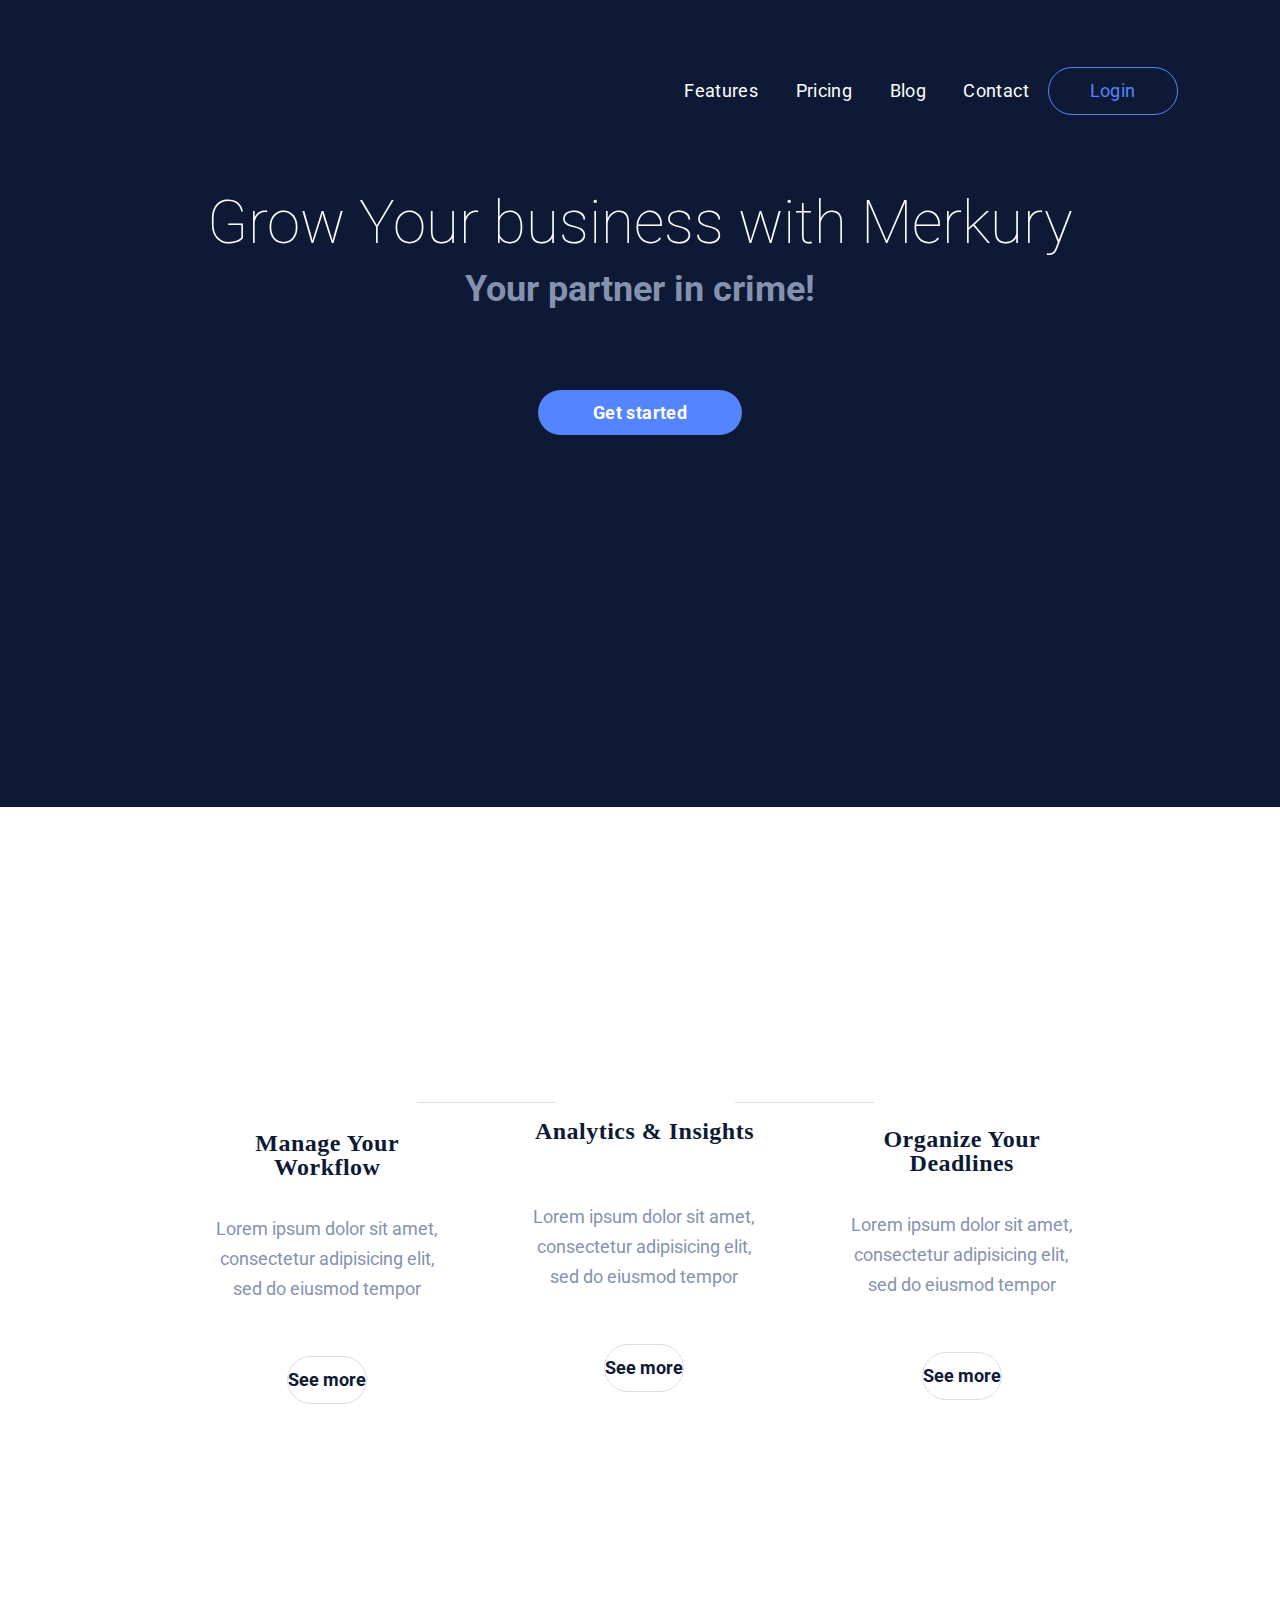
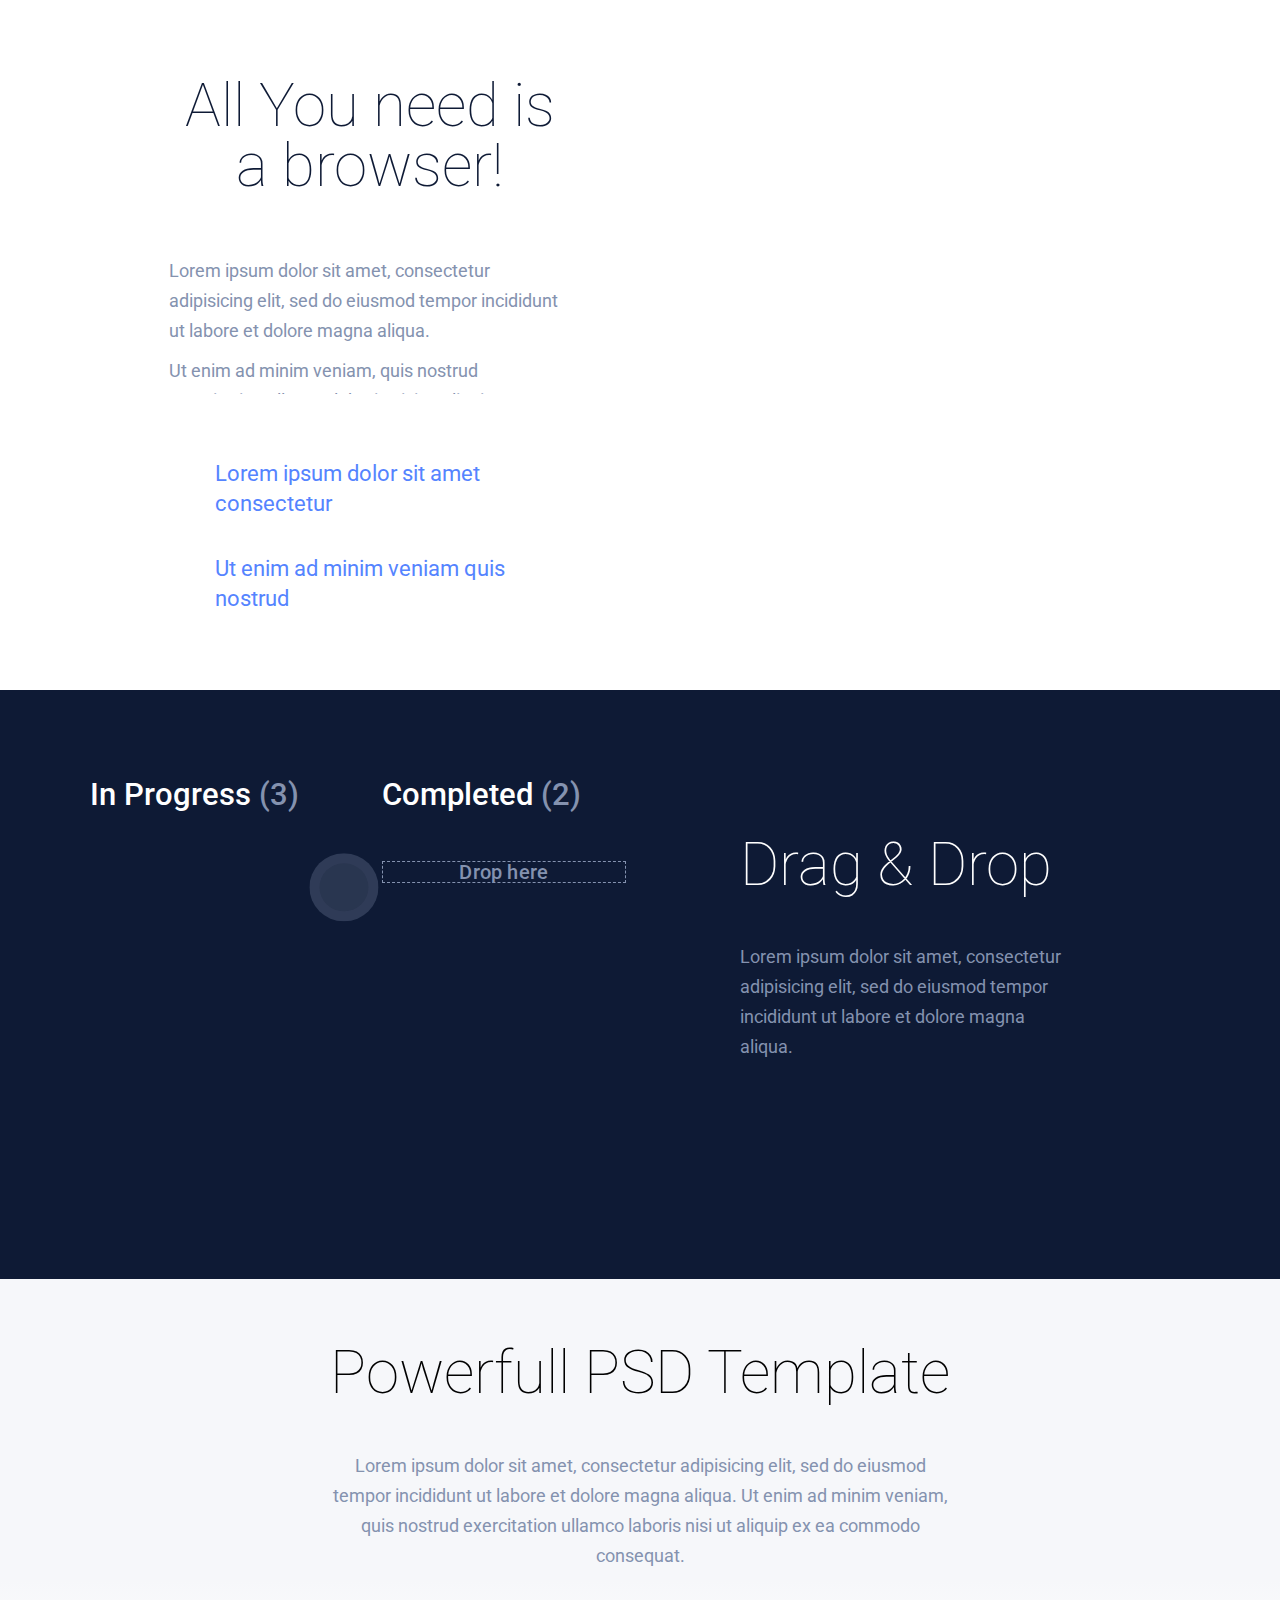
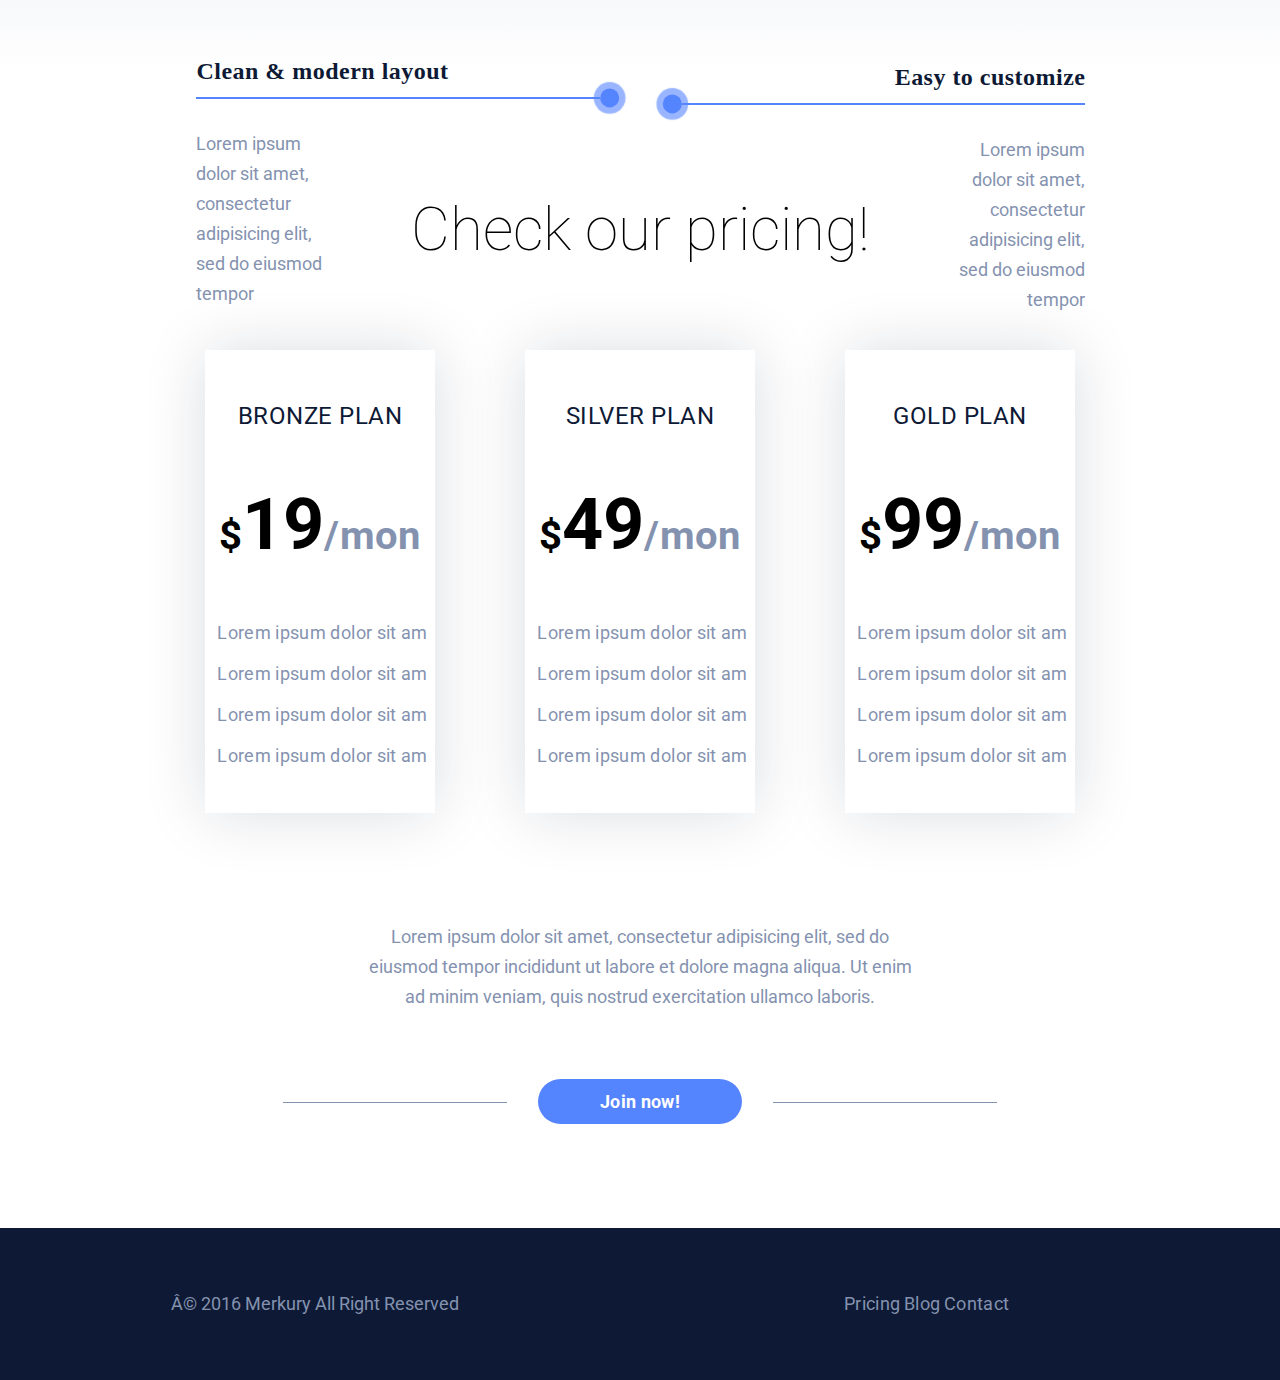
==== Project/index.html @ d4f57325 "new_repository" ====
<!DOCTYPE html>
<html lang="ru">

<head>
	<title>css</title>
	<!--Заголовок-->
	<meta http-equiv="Content-type" content="text/html" ;charset="utf-8" />
	<link rel="stylesheet" href="css/style.css" type="text/css">
	<link rel="preconnect" href="https://fonts.googleapis.com">
	<link rel="preconnect" href="https://fonts.gstatic.com" crossorigin>
	<link href="https://fonts.googleapis.com/css2?family=Roboto:wght@100;400;500;700&display=swap" rel="stylesheet">
	<meta name="viewport" content="width=device-width, initial-scale=1">
</head>

<body>
	<div class="title title__header">
		<header class="header">
			<div class="header__content">
				<div class="logo">
					<img src="img/header/logo.png" alt="">
				</div>
				<nav class="header__menu">
					<ul class="header__menu_items">
						<li class="header__menu_item"><a href="#">Features</a></li>
						<li class="header__menu_item"><a href="#">Pricing</a></li>
						<li class="header__menu_item"><a href="#">Blog</a></li>
						<li class="header__menu_item"><a href="#">Contact</a></li>
					</ul>
				</nav>
				<a class="header__button" href="#">Login</a>
			</div>
		</header>
		<section class="header__title">
			<h2 class="header__h2 title_h2">Grow Your business with Merkury</h2>
			<h3 class="header__h3">Your partner in crime!</h3>
			<a href="" class="header__button-start button">Get started</a>
		</section>
		<img src="img/header/dashboard.jpg" width="44.1%" alt="" class="dashboard">
	</div>
	<section class="opportunities">
		<div class="opportunities__flexbox">
			<div class="opportunities__item">
				<img class="opportunities__img opportunities__img1" src="img/opportunities/logo1.png" alt="">
				<h4 class="opportunities__title opportunities__title1">Manage Your Workflow</h4>
				<p class="opportunities__text card_text">Lorem ipsum dolor sit amet, consectetur adipisicing elit, sed do
					eiusmod
					tempor incididunt ut labore et dolore magna aliqua. Ut enim ad minim veniam, quis nostrud exercitation
					ullamco laboris nisi ut aliquip ex ea commodo consequat. Duis aute irure dolor in reprehenderit in
					voluptate velit esse cillum dolore eu fugiat nulla pariatur. Excepteur sint occaecat cupidatat non
					proident, sunt in culpa qui officia deserunt mollit anim id est laborum. Sed ut perspiciatis unde omnis
					iste natus error sit voluptatem accusantium doloremque laudantium, totam rem aperiam, eaque ipsa quae ab
					illo inventore veritatis et quasi architecto beatae vitae dicta sunt explicabo. Nemo enim ipsam
					voluptatem quia voluptas sit aspernatur aut odit aut fugit, sed quia consequuntur magni dolores eos qui
					ratione voluptatem sequi nesciunt. Neque porro quisquam est, qui dolorem ipsum quia dolor sit amet,
					consectetur, adipisci velit, sed quia non numquam eius modi tempora incidunt ut labore et dolore magnam
					aliquam quaerat voluptatem.</p>
				<a href="#" class="opportunities__button">See more</a>
			</div>
			<div class="opportunities__item">
				<img class="opportunities__img opportunities__img2" src="img/opportunities/logo2.png" alt="">
				<h4 class="opportunities__title opportunities__title2">Analytics & Insights</h4>
				<p class="opportunities__text card_text">Lorem ipsum dolor sit amet, consectetur adipisicing elit, sed do
					eiusmod
					tempor incididunt ut labore et dolore magna aliqua. Ut enim ad minim veniam, quis nostrud exercitation
					ullamco laboris nisi ut aliquip ex ea commodo consequat. Duis aute irure dolor in reprehenderit in
					voluptate velit esse cillum dolore eu fugiat nulla pariatur. Excepteur sint occaecat cupidatat non
					proident, sunt in culpa qui officia deserunt mollit anim id est laborum. Sed ut perspiciatis unde omnis
					iste natus error sit voluptatem accusantium doloremque laudantium, totam rem aperiam, eaque ipsa quae ab
					illo inventore veritatis et quasi architecto beatae vitae dicta sunt explicabo. Nemo enim ipsam
					voluptatem quia voluptas sit aspernatur aut odit aut fugit, sed quia consequuntur magni dolores eos qui
					ratione voluptatem sequi nesciunt. Neque porro quisquam est, qui dolorem ipsum quia dolor sit amet,
					consectetur, adipisci velit, sed quia non numquam eius modi tempora incidunt ut labore et dolore magnam
					aliquam quaerat voluptatem.</p>
				<a href="#" class="opportunities__button">See more</a>
			</div>
			<div class="opportunities__item opportunities__item_line">
				<img class="opportunities__img opportunities__img3" src="img/opportunities/logo3.png" alt="">
				<h4 class="opportunities__title opportunities__title3">Organize Your Deadlines</h4>
				<p class="opportunities__text card_text">Lorem ipsum dolor sit amet, consectetur adipisicing elit, sed do
					eiusmod
					tempor incididunt ut labore et dolore magna aliqua. Ut enim ad minim veniam, quis nostrud exercitation
					ullamco laboris nisi ut aliquip ex ea commodo consequat. Duis aute irure dolor in reprehenderit in
					voluptate velit esse cillum dolore eu fugiat nulla pariatur. Excepteur sint occaecat cupidatat non
					proident, sunt in culpa qui officia deserunt mollit anim id est laborum. Sed ut perspiciatis unde omnis
					iste natus error sit voluptatem accusantium doloremque laudantium, totam rem aperiam, eaque ipsa quae ab
					illo inventore veritatis et quasi architecto beatae vitae dicta sunt explicabo. Nemo enim ipsam
					voluptatem quia voluptas sit aspernatur aut odit aut fugit, sed quia consequuntur magni dolores eos qui
					ratione voluptatem sequi nesciunt. Neque porro quisquam est, qui dolorem ipsum quia dolor sit amet,
					consectetur, adipisci velit, sed quia non numquam eius modi tempora incidunt ut labore et dolore magnam
					aliquam quaerat voluptatem.</p>
				<a href="#" class="opportunities__button">See more</a>
			</div>
		</div>
	</section>
	<section class="adaptiv">
		<div class="adaptiv__flexbox">
			<div class="adaptiv__content">
				<h2 class="adaptiv__h2">All You need is a browser!</h2>
				<div class="adaptiv__text">
					<p class="li">Lorem ipsum dolor sit amet, consectetur adipisicing elit, sed do eiusmod tempor
						incididunt ut labore et dolore magna aliqua.</p>
					<p class="li">
						Ut enim ad minim veniam, quis nostrud exercitation ullamco laboris nisi
						ut aliquip ex ea commodo consequat.
					</p>
					<p class="li">
						Duis aute irure dolor in reprehenderit in voluptate velit esse cillum dolore eu fugiat nulla pariatur.
						Excepteur sint occaecat cupidatat non proident, sunt in culpa qui officia deserunt mollit anim id est
						laborum. Sed ut perspiciatis unde omnis iste natus error sit voluptatem accusantium doloremque
						laudantium, totam rem aperiam, eaque ipsa quae ab illo inventore veritatis et quasi architecto beatae
						vitae dicta sunt explicabo. Nemo enim ipsam voluptatem quia voluptas sit aspernatur aut odit aut
						fugit,
						sed quia consequuntur magni dolores eos qui ratione voluptatem sequi nesciunt. Neque porro quisquam
						est,
						qui dolorem ipsum quia dolor sit amet, consectetur, adipisci velit, sed quia non numquam eius modi
						tempora incidunt ut labore et dolore magnam aliquam quaerat voluptatem.
					</p>
				</div>
				<ul class="adaptiv__list">
					<li>Lorem ipsum dolor sit amet consectetur</li>
					<li>Ut enim ad minim veniam quis nostrud</li>
				</ul>
			</div>
			<div class="adaptiv__pic">
				<img src="img/adaptive/grupa-2.jpg" alt="">
			</div>
		</div>
	</section>
	<section class="drag-drop">
		<div class="wraper">
			<div class="drag-drop-flex">
				<div class="drag-drop__grid">
					<div class="drag-drop__title-progress">In Progress <span>(3)</span>
					</div>
					<div class="drag-drop__title-completed">Completed <span>(2)</span></div>
					<div class="drag-drop__pic-progress">
						<img src="img/drag-drop/in-progress.png" alt="">
					</div>
					<div class="drag-drop__pic-completed">
						<img src="img/drag-drop/completed.png" alt="">
					</div>
					<div class="drag-drop__pic-move">
						<img src="img/drag-drop/Task.png" alt="">
						<div class="drag-drop__hand">
							<img src="img/drag-drop/hand.png" width="8%" alt="">
						</div>
					</div>
					<div class="drag-drop__space">
						<p>Drop here</p>
					</div>

				</div>
				<div class="drag-drop__text">
					<h2 class="drag-drop__title">Drag & Drop</h2>
					<div class="drag-drop__text-box">
						<p>
							Lorem ipsum dolor sit amet, consectetur adipisicing elit, sed do eiusmod
							tempor incididunt ut labore et dolore magna aliqua.
						</p>
						<p>
							Ut enim ad minim veniam, quis nostrud exercitation ullamco laboris nisi ut aliquip ex ea commodo
							consequat.
						</p>
						<p>
							Duis aute irure dolor in reprehenderit in voluptate velit esse cillum dolore eu fugiat nulla
							pariatur.
							Excepteur sint occaecat cupidatat non proident, sunt in culpa qui officia deserunt mollit anim id
							est
							laborum. Sed ut perspiciatis unde omnis iste natus error sit voluptatem accusantium doloremque
							laudantium, totam rem aperiam, eaque ipsa quae ab illo inventore veritatis et quasi architecto
							beatae
							vitae dicta sunt explicabo. Nemo enim ipsam voluptatem quia voluptas sit aspernatur aut odit aut
							fugit, sed quia consequuntur magni dolores eos qui ratione voluptatem sequi nesciunt. Neque porro
							quisquam est, qui dolorem ipsum quia dolor sit amet, consectetur, adipisci velit, sed quia non
							numquam
							eius modi tempora incidunt ut labore et dolore magnam aliquam quaerat voluptatem.
						</p>
					</div>
					<form class="drag-drop__buttons">
						<button name="left"><img src="img/drag-drop/Arrow_left.png" alt=""></button>
						<button name="right"><img src="img/drag-drop/arrow-right.png" alt=""></button>
					</form>
				</div>
			</div>

		</div>
	</section>
	<section class="template">
		<h2 class="template__title h2">Powerfull PSD Template</h2>
		<p class="template__text card_text">
			Lorem ipsum dolor sit amet, consectetur adipisicing elit, sed do eiusmod tempor incididunt ut labore et dolore
			magna aliqua.
			Ut enim ad minim veniam, quis nostrud exercitation ullamco laboris nisi ut aliquip ex ea commodo consequat.
		</p>
		<div class="template__pic">
			<img src="img/template/screen.png" alt="">
			<div class="template__card template__card_left">
				<h4 class="template__card-title template__card-title_left">Clean & modern layout</h4>
				<div class="line line_left">
					<div class="line__circle line__circle-right"></div>
				</div>
				<p class="template__card-text card_text">Lorem ipsum dolor sit amet, consectetur adipisicing elit, sed do
					eiusmod tempor
				</p>
			</div>
			<div class="template__card template__card_right">
				<h4 class="template__card-title">Easy to customize</h4>
				<div class="line line_right">
					<div class="line__circle line__circle-left"></div>
				</div>
				<p class="template__card-text card_text template__card-text_left">Lorem ipsum dolor sit amet, consectetur
					adipisicing elit, sed do
					eiusmod tempor
				</p>
			</div>
		</div>
	</section>
	<section class="price">
		<h2 class="price__title">Check our pricing!</h2>
		<div class="price__flexbox">
			<div class="price__flex-item price__flex-item_bronse">
				<h4 class="price__item-title">BRONZE PLAN</h4>
				<p class="price__price"><span>$</span>19<span class="price_mon">/mon</span></p>
				<ul>
					<li class="price__list-item">Lorem ipsum dolor sit am</li>
					<li class="price__list-item">Lorem ipsum dolor sit am</li>
					<li class="price__list-item">Lorem ipsum dolor sit am</li>
					<li class="price__list-item">Lorem ipsum dolor sit am</li>
				</ul>
			</div>
			<div class="price__flex-item price__flex-item_silver">
				<h4 class="price__item-title">SILVER PLAN</h4>
				<p class="price__price"><span>$</span>49<span class="price_mon">/mon</span></p>
				<ul>
					<li class="price__list-item">Lorem ipsum dolor sit am</li>
					<li class="price__list-item">Lorem ipsum dolor sit am</li>
					<li class="price__list-item">Lorem ipsum dolor sit am</li>
					<li class="price__list-item">Lorem ipsum dolor sit am</li>
				</ul>
			</div>
			<div class="price__flex-item price__flex-item_gold">
				<h4 class="price__item-title">GOLD PLAN</h4>
				<p class="price__price"><span>$</span>99<span class="price_mon">/mon</span></p>
				<ul>
					<li class="price__list-item">Lorem ipsum dolor sit am</li>
					<li class="price__list-item">Lorem ipsum dolor sit am</li>
					<li class="price__list-item">Lorem ipsum dolor sit am</li>
					<li class="price__list-item">Lorem ipsum dolor sit am</li>
				</ul>
			</div>
		</div>
		<p class="price__text">Lorem ipsum dolor sit amet, consectetur adipisicing elit, sed do eiusmod tempor incididunt
			ut labore et dolore magna aliqua. Ut enim ad minim veniam, quis nostrud exercitation ullamco laboris.
		</p>
		<a href="" class="price__button button">Join now!</a>
	</section>
	<footer class="footer">
		<div class="footer__content">
			<p class="footer__rights">© 2016 Merkury All Right Reserved </p>
			<ul class="footer__menu">
				<li class="footer__menu-item"><a href="#">Pricing</a></li>
				<li class="footer__menu-item"><a href="#">Blog</a></li>
				<li class="footer__menu-item"><a href="#">Contact</a></li>
			</ul>
			<div class="footer__social">
				<a href="http://facebook.com" target="_blank"><img src="img/footer/facebook-55-4.png" alt=""></a>
				<a href="http://twitter.com" target="_blank"><img src="img/footer/twitter-1-2.png" alt=""></a>
				<a href="http://google.com" target="_blank"><img src="img/footer/google-1.png" alt=""></a>
			</div>
		</div>
	</footer>

</body>

</html>
---- Project/css/style.css ----
* {
  padding: 0;
  margin: 0;
  border: 0;
}

*, *:before, *:after {
  -webkit-box-sizing: border-box;
  box-sizing: border-box;
}

:focus, :active {
  outline: none;
}

a:focus, a:active {
  outline: none;
}

nav, footer, header, aside {
  display: block;
}

html, body {
  height: 100%;
  width: 100%;
  font-size: 100%;
  line-height: 1;
  font-size: 14px;
  -ms-text-size-adjust: 100%;
  -moz-text-size-adjust: 100%;
  -webkit-text-size-adjust: 100%;
}

input, button, textarea {
  font-family: inherit;
}

input::-ms-clear {
  display: none;
}

button {
  cursor: pointer;
}

button::-moz-focus-inner {
  padding: 0;
  border: 0;
}

a, a:visited {
  text-decoration: none;
}

a:hover {
  text-decoration: none;
}

ul li {
  list-style: none;
}

img {
  vertical-align: top;
}

h1, h2, h3, h4, h5, h6 {
  font-size: inheri;
}

h2 {
  font-family: Roboto;
  font-size: 60px;
  font-weight: 100;
  text-align: center;
}

h4 {
  font-size: 24px;
  font-weight: bold;
  letter-spacing: 0.48px;
  text-align: center;
  color: #0e1a35;
}

.title {
  width: 100%;
  background: url("../../img/header/grid.png") center top 83px no-repeat, url("../../img/header/graph.png") center top 201px no-repeat, #0e1a35;
  background-size: contain;
  background-size: contain;
}

.title__header {
  padding: 67px 8% 29% 8%;
  position: relative;
}

.header {
  position: relative;
  margin: 0 auto;
}

.header__content {
  display: -webkit-box;
  display: -ms-flexbox;
  display: flex;
  -webkit-box-align: center;
      -ms-flex-align: center;
          align-items: center;
  -webkit-box-pack: end;
      -ms-flex-pack: end;
          justify-content: flex-end;
}

.header__menu_items {
  width: 382px;
  display: -webkit-box;
  display: -ms-flexbox;
  display: flex;
  -webkit-box-align: center;
      -ms-flex-align: center;
          align-items: center;
  -ms-flex-pack: distribute;
      justify-content: space-around;
}

.header__menu_item a {
  font-family: Roboto;
  font-size: 18px;
  letter-spacing: 0.36px;
  color: #fff;
}

.header__button {
  display: block;
  width: 130px;
  height: 48px;
  border: 1px solid #5584ff;
  border-radius: 24px;
  font-family: Roboto;
  font-size: 18px;
  line-height: 2.5;
  letter-spacing: 0.36px;
  color: #5584ff;
  text-align: center;
}

.header__button-start {
  margin: 83px auto 0;
}

.header__title {
  text-align: center;
}

.header__h2 {
  margin: 7.3% 0 0 0;
  color: #fff;
}

.header__h3 {
  margin: 18px 0 0 0;
  font-family: Roboto;
  font-size: 36px;
  color: #8492af;
}

.logo {
  justify-items: start;
  -webkit-box-flex: 1;
      -ms-flex-positive: 1;
          flex-grow: 1;
}

.button {
  width: 204px;
  display: block;
  background-color: #5584ff;
  border-radius: 24px;
  font-family: Roboto;
  font-size: 18px;
  font-weight: bold;
  color: #fff;
  line-height: 2.5;
  letter-spacing: 0.36px;
  text-align: center;
}

.opportunities {
  padding: 257px 16% 221px 16.7%;
}

.opportunities__flexbox {
  display: -webkit-box;
  display: -ms-flexbox;
  display: flex;
  -webkit-box-pack: justify;
      -ms-flex-pack: justify;
          justify-content: space-between;
}

.opportunities__item {
  -webkit-box-orient: vertical;
  -webkit-box-direction: normal;
      -ms-flex-direction: column;
          flex-direction: column;
  -webkit-box-flex: 0;
      -ms-flex: 0 1 26.33%;
          flex: 0 1 26.33%;
  -webkit-box-align: stretch;
      -ms-flex-align: stretch;
          align-items: stretch;
}

.opportunities__item_line {
  position: relative;
}

.opportunities__item_line::after {
  content: "";
  height: 1px;
  width: 61.1%;
  background-color: #8492af;
  opacity: 0.3;
  position: absolute;
  top: 11.3%;
  left: -190%;
}

.opportunities__item_line::before {
  content: "";
  height: 1px;
  width: 61.1%;
  background-color: #8492af;
  opacity: 0.3;
  position: absolute;
  top: 11.3%;
  left: -50%;
}

.opportunities__img {
  display: block;
  margin: 0 auto;
}

.opportunities__title {
  min-height: 55px;
}

.opportunities__text {
  vertical-align: bottom;
  margin: 28px 0 0 0;
  height: 5em;
  overflow: hidden;
}

.opportunities__button {
  display: block;
  height: 48px;
  border: 1px solid #dadee7;
  border-radius: 24px;
  margin: 52px auto 0;
  font-family: Roboto;
  font-size: 18px;
  font-weight: bold;
  line-height: 2.5;
  text-align: center;
  color: #0e1a35;
  -ms-grid-column-align: end;
      justify-self: end;
}

.opportunities__title1 {
  margin: 61px 0 0 0;
}

.opportunities__title2 {
  margin: 55px 0 0 0;
}

.opportunities__title3 {
  margin: 60px 0 0 0;
}

.opportunities__img1 {
  margin: 6px auto 0;
}

.opportunities__img3 {
  margin: 3px auto 0;
}

.card_text {
  font-family: Roboto;
  font-size: 18px;
  line-height: 1.67;
  text-align: center;
  color: #8492af;
  -o-object-fit: contain;
     object-fit: contain;
}

.dashboard {
  -webkit-box-shadow: -5px 5px 30px rgba(255, 255, 255, 0.1);
          box-shadow: -5px 5px 30px rgba(255, 255, 255, 0.1);
  position: absolute;
  left: 50%;
  -webkit-transform: translate(-50%, 0);
          transform: translate(-50%, 0);
  top: 607px;
}

.adaptiv__content {
  position: relative;
  margin: 4% 38px 77px 13.2%;
}

.adaptiv__h2 {
  color: #0e1a35;
}

.adaptiv__flexbox {
  display: -webkit-box;
  display: -ms-flexbox;
  display: flex;
}

.adaptiv__text {
  margin: 60px 0 0 0;
  height: 138px;
  overflow: hidden;
}

.adaptiv__text p {
  font-family: Roboto;
  font-size: 18px;
  line-height: 1.67;
  text-align: left;
  color: #8492af;
}

.adaptiv__text p:not(:nth-child(1)) {
  margin: 10px 0 0 0;
}

.adaptiv__list {
  margin: 65px 0 0 0;
  font-family: Roboto;
  font-size: 22px;
  line-height: 1.36;
  text-align: left;
  color: #5584ff;
}

.adaptiv__list li:not(:nth-child(1)) {
  margin: 35px 0 0 46px;
}

.adaptiv__list li::before {
  content: url("../../img/adaptive/ico.png");
  position: absolute;
  left: 0;
}

.adaptiv__list li {
  margin: 0 0 0 46px;
}

.adaptiv__pic {
  -webkit-box-flex: 0;
      -ms-flex: 0 0 52.35%;
          flex: 0 0 52.35%;
  overflow: hidden;
}

.drag-drop {
  width: 100%;
  background: url("../../img/header/grid.png") center top no-repeat, url("../../img/header/graph.png") center top 100px no-repeat, #0e1a35;
  background-size: contain;
}

.drag-drop__grid {
  padding: 7% 0 4% 7%;
  -webkit-box-flex: 0;
      -ms-flex: 0 0 48.9%;
          flex: 0 0 48.9%;
  display: -ms-grid;
  display: grid;
  -ms-grid-columns: (1fr)[2];
      grid-template-columns: repeat(2, 1fr);
  -ms-grid-rows: min-content max-content min-content;
      grid-template-rows: -webkit-min-content -webkit-max-content -webkit-min-content;
      grid-template-rows: min-content max-content min-content;
  -webkit-column-gap: 48px;
          column-gap: 48px;
  column-gap: 48px;
  row-gap: 1.3%;
  justify-items: stretch;
}

.drag-drop__grid img {
  width: 100%;
  -o-object-fit: contain;
     object-fit: contain;
}

.drag-drop__title-progress, .drag-drop__title-completed {
  margin: 0 0 28px 0;
  font-family: Roboto;
  font-size: 30.5px;
  font-weight: 500;
  text-align: left;
  -ms-flex-item-align: end;
      align-self: flex-end;
  color: #fff;
}

.drag-drop__title-progress::after {
  content: url("../../img/drag-drop/icon-arrow.png");
  float: right;
}

.drag-drop__title-progress span,
.drag-drop__title-completed span {
  color: #8492af;
}

.drag-drop__pic-move {
  position: relative;
  top: 20%;
  left: 6.87%;
}

.drag-drop__space {
  display: -webkit-box;
  display: -ms-flexbox;
  display: flex;
  -webkit-box-pack: center;
      -ms-flex-pack: center;
          justify-content: center;
  -webkit-box-align: center;
      -ms-flex-align: center;
          align-items: center;
  border: 1px dashed #8492af;
  font-family: Roboto;
  font-size: 20px;
  font-weight: 500;
  letter-spacing: 0.2px;
  color: #8492af;
}

.drag-drop__hand {
  -webkit-box-sizing: content-box;
          box-sizing: content-box;
  width: 3.8vw;
  height: 3.8vw;
  position: absolute;
  bottom: 0;
  right: 0;
  -webkit-transform: translate(40%, 50%);
          transform: translate(40%, 50%);
  border-radius: 50%;
  border: 10px solid #8492af11;
  background-color: #8492af3b;
}

.drag-drop__hand img {
  width: 40.7%;
  position: relative;
  top: 50%;
  left: 50%;
  -webkit-transform: translate(-50%, -50%);
          transform: translate(-50%, -50%);
  z-index: 5;
}

.drag-drop__text {
  padding: 11.3% 0 0 8.9%;
  -webkit-box-flex: 0;
      -ms-flex: 0 0 51.1%;
          flex: 0 0 51.1%;
}

.drag-drop__title {
  color: #fff;
  text-align: left;
}

.drag-drop__text-box {
  margin: 47px 0 0 0;
  width: 59.9%;
  height: 138px;
  overflow: hidden;
  font-family: Roboto;
  font-size: 18px;
  line-height: 1.67;
  text-align: left;
  color: #8492af;
}

.drag-drop__text-box p:not(:nth-child(1)) {
  margin: 20px 0 0 0;
}

.drag-drop__buttons {
  margin: 53px 0 0 0;
}

.drag-drop__buttons button {
  background: none;
}

.wraper {
  padding: 0 0 130px 0;
}

form [name="right"] {
  margin: 0 0 0 19px;
}

.drag-drop-flex {
  width: 100%;
  display: -webkit-box;
  display: -ms-flexbox;
  display: flex;
}

.template {
  padding: 5% 0 0 0;
  background: -webkit-gradient(linear, left top, left bottom, color-stop(77%, #f6f7fa), to(white));
  background: linear-gradient(180deg, #f6f7fa 77%, white);
}

.template__text {
  margin: 48px auto 0;
  width: 49.4%;
}

.template__pic {
  position: relative;
  margin: 86px 19.7% 0 19.4%;
  -o-object-fit: cover;
     object-fit: cover;
}

.template__pic img {
  width: 100%;
}

.template__card {
  position: absolute;
  width: 54.9%;
}

.template__card-title {
  text-align: inherit;
}

.template__card_right {
  text-align: right;
  -webkit-box-pack: right;
      -ms-flex-pack: right;
          justify-content: right;
  right: -7.39%;
  top: 56.53%;
}

.template__card_left {
  text-align: left;
  left: -6.65%;
  top: 13.36%;
}

.template__card-text {
  margin: 30px 0 0 0;
  text-align: inherit;
  width: 34.8%;
}

.template__card-text_left {
  margin-left: auto;
}

.line {
  margin: 14px 0 0 0;
  height: 2px;
  width: 94.3%;
  background-color: #5584ff;
}

.line__circle {
  width: 1.5vw;
  height: 1.5vw;
  background-color: #5584ff;
  border-radius: 50%;
  position: absolute;
  -webkit-box-shadow: 0 0 1px 0.5vw rgba(85, 132, 255, 0.6);
          box-shadow: 0 0 1px 0.5vw rgba(85, 132, 255, 0.6);
}

.line__circle-right {
  right: 0;
  top: 1px;
  -webkit-transform: translate(100%, -50%);
          transform: translate(100%, -50%);
}

.line__circle-left {
  left: 0;
  top: 1px;
  -webkit-transform: translate(-100%, -50%);
          transform: translate(-100%, -50%);
}

.line_left {
  position: relative;
  left: 0;
}

.line_right {
  position: relative;
  right: 0;
  margin-left: auto;
}

.price__title {
  margin: 129px 0 0 0;
}

.price__flexbox {
  margin: 90px 16% 0;
  display: -webkit-box;
  display: -ms-flexbox;
  display: flex;
  -webkit-box-pack: justify;
      -ms-flex-pack: justify;
          justify-content: space-between;
}

.price__flex-item {
  padding: 48px 0;
  -webkit-box-flex: 0;
      -ms-flex: 0 0 26.47%;
          flex: 0 0 26.47%;
  -webkit-box-shadow: 0.8px 0.6px 59.4px 0.6px rgba(14, 26, 53, 0.15);
          box-shadow: 0.8px 0.6px 59.4px 0.6px rgba(14, 26, 53, 0.15);
}

.price__flex-item ul {
  margin: 58px 0 0 0;
}

.price__item-title {
  font-weight: normal;
  font-family: Roboto;
  font-size: 24px;
  line-height: 1.5;
  letter-spacing: 0.48px;
  color: #0e1a35;
}

.price__price {
  margin: 55px 0 0 0;
  text-align: center;
  font-family: Roboto;
  font-size: 72px;
  font-weight: bold;
}

.price__price span {
  font-size: 40px;
}

.price_mon {
  font-size: 24px;
  line-height: 1.5;
  letter-spacing: 0.48px;
  color: #8492af;
}

.price__list-item {
  font-family: Roboto;
  font-size: 18px;
  letter-spacing: 0.36px;
  text-align: center;
  color: #8492af;
}

.price__list-item:not(:nth-child(1)) {
  margin: 23px 0 0 0;
}

.price__flex-item_bronse li:nth-child(-n + 2):before {
  content: url("../../img/price/checked.png");
  margin: 0 5px 0 0;
  position: relative;
  top: 4px;
}

.price__flex-item_bronse li:nth-last-child(-n + 2):before {
  content: url("../../img/price/n_checked.png");
  margin: 0 5px 0 0;
  position: relative;
  top: 4px;
}

.price__flex-item_silver li:nth-child(-n + 3):before {
  content: url("../../img/price/checked.png");
  margin: 0 5px 0 0;
  position: relative;
  top: 4px;
}

.price__flex-item_silver li:nth-last-child(1):before {
  content: url("../../img/price/n_checked.png");
  margin: 0 5px 0 0;
  position: relative;
  top: 4px;
}

.price__flex-item_gold li::before {
  content: url("../../img/price/checked.png");
  margin: 0 5px 0 0;
  position: relative;
  top: 4px;
}

.price__text {
  width: 43.55%;
  margin: 109px auto 0;
  font-family: Roboto;
  font-size: 18px;
  line-height: 1.67;
  text-align: center;
  color: #8492af;
}

.price__button {
  margin: 67px auto 0;
  position: relative;
}

.price__button::before {
  content: "";
  height: 1px;
  width: 110%;
  background-color: #8492af;
  position: absolute;
  top: 50%;
  left: -125%;
  pointer-events: none;
  cursor: default;
}

.price__button::after {
  content: "";
  height: 1px;
  width: 110%;
  background-color: #8492af;
  position: absolute;
  top: 50%;
  right: -125%;
  pointer-events: none;
  cursor: default;
}

.footer {
  margin: 104px 0 0 0;
  height: 152px;
  background-color: #0e1a35;
}

.footer__content {
  position: relative;
  top: 50%;
  -webkit-transform: translate(0, -50%);
          transform: translate(0, -50%);
  display: -webkit-box;
  display: -ms-flexbox;
  display: flex;
  margin: 0 13.35%;
}

.footer__rights {
  margin-right: auto;
  font-family: Roboto;
  font-size: 18px;
  text-align: left;
  color: #8492af;
}

.footer__menu {
  margin: 0 49px 0 0;
  width: 18%;
  display: -webkit-box;
  display: -ms-flexbox;
  display: flex;
  -ms-flex-pack: distribute;
      justify-content: space-around;
}

.footer__menu-item a {
  font-family: Roboto;
  font-size: 18px;
  letter-spacing: 0.36px;
  color: #8492af;
}

.footer__social {
  justify-items: flex-end;
  letter-spacing: 21px;
}
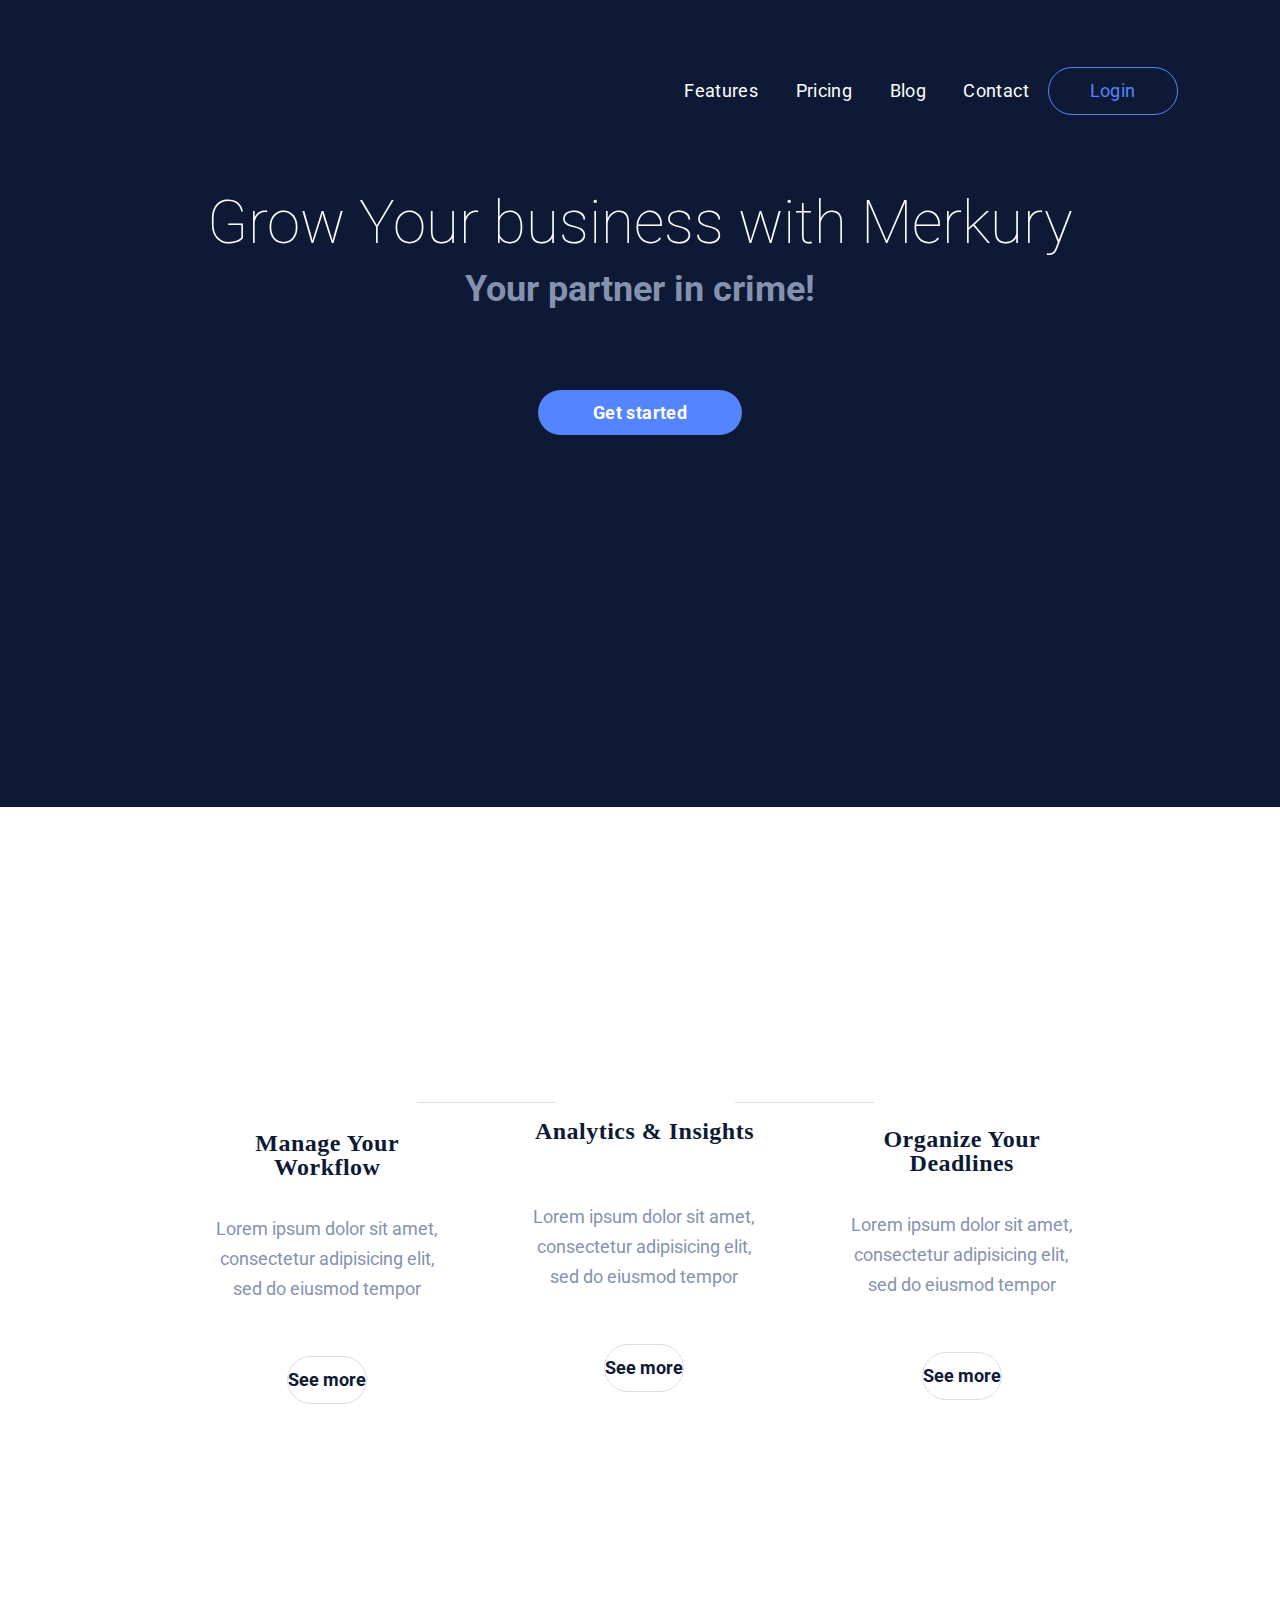
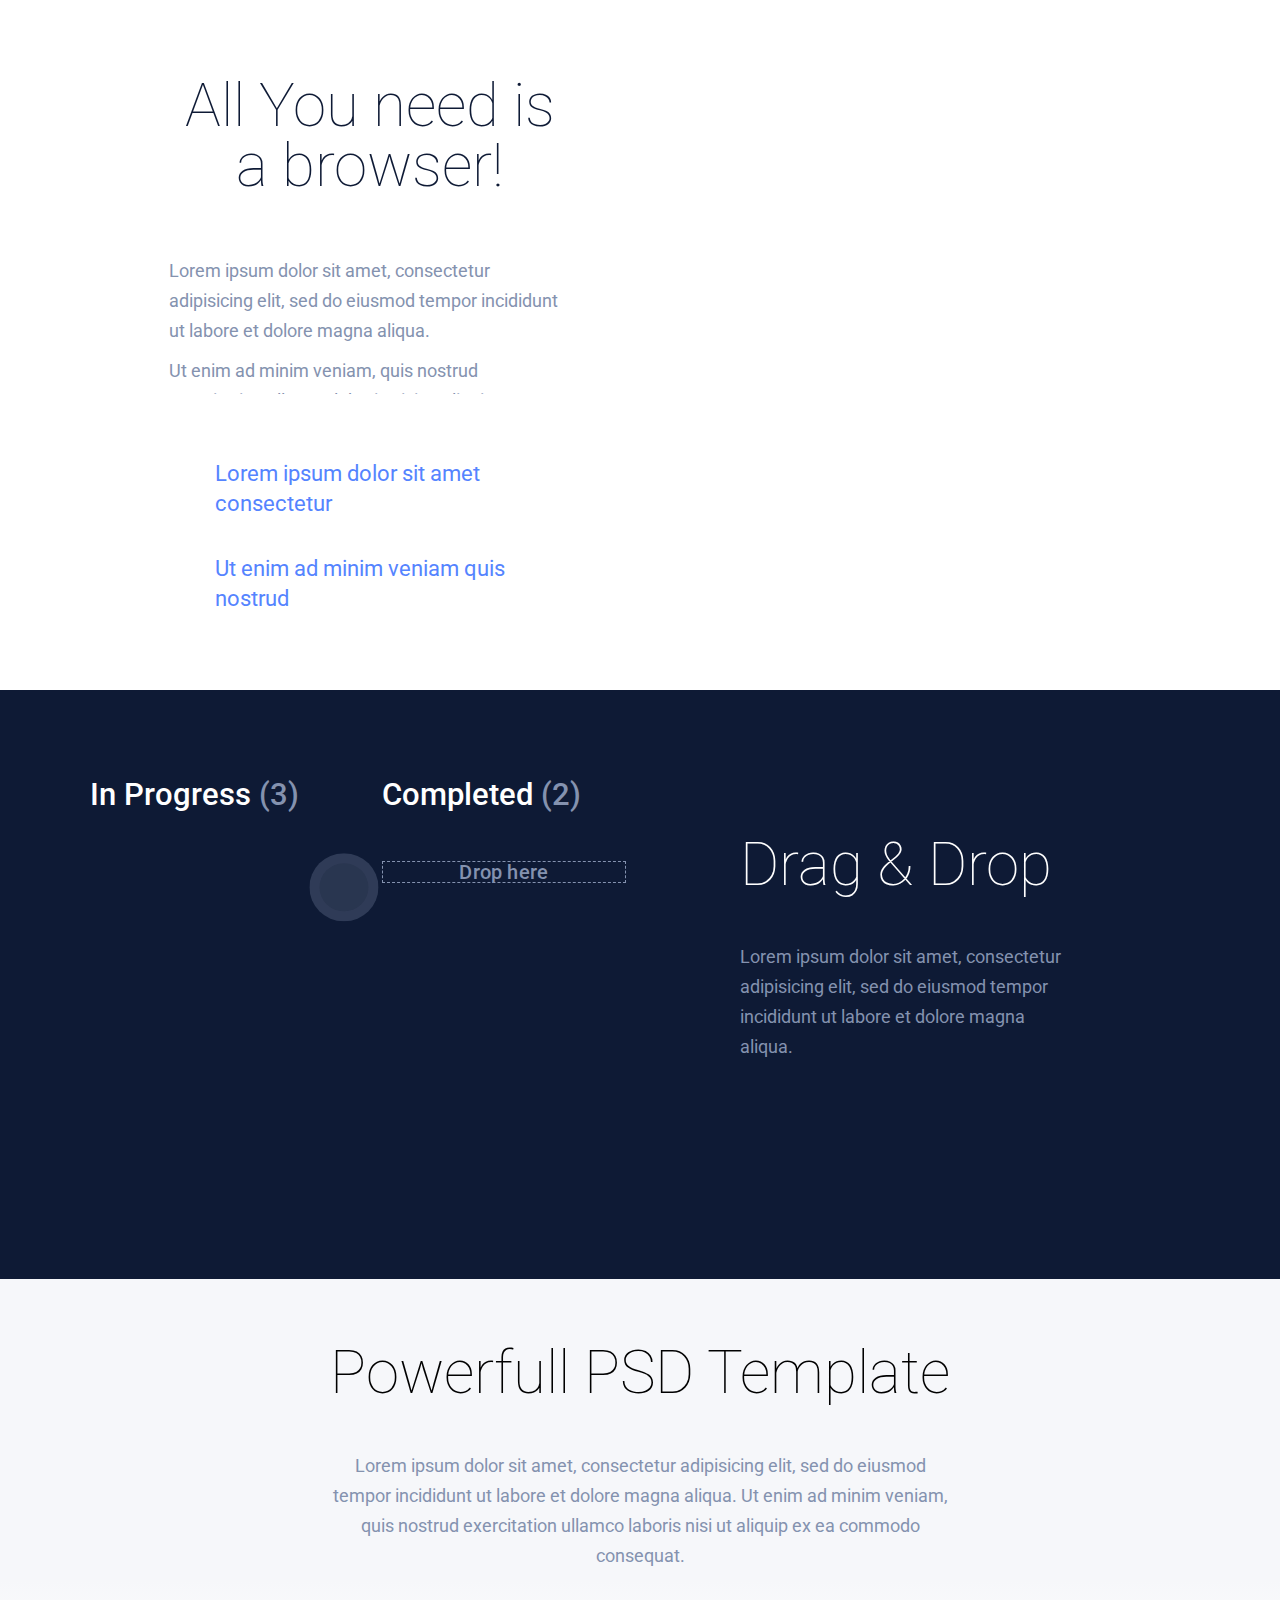
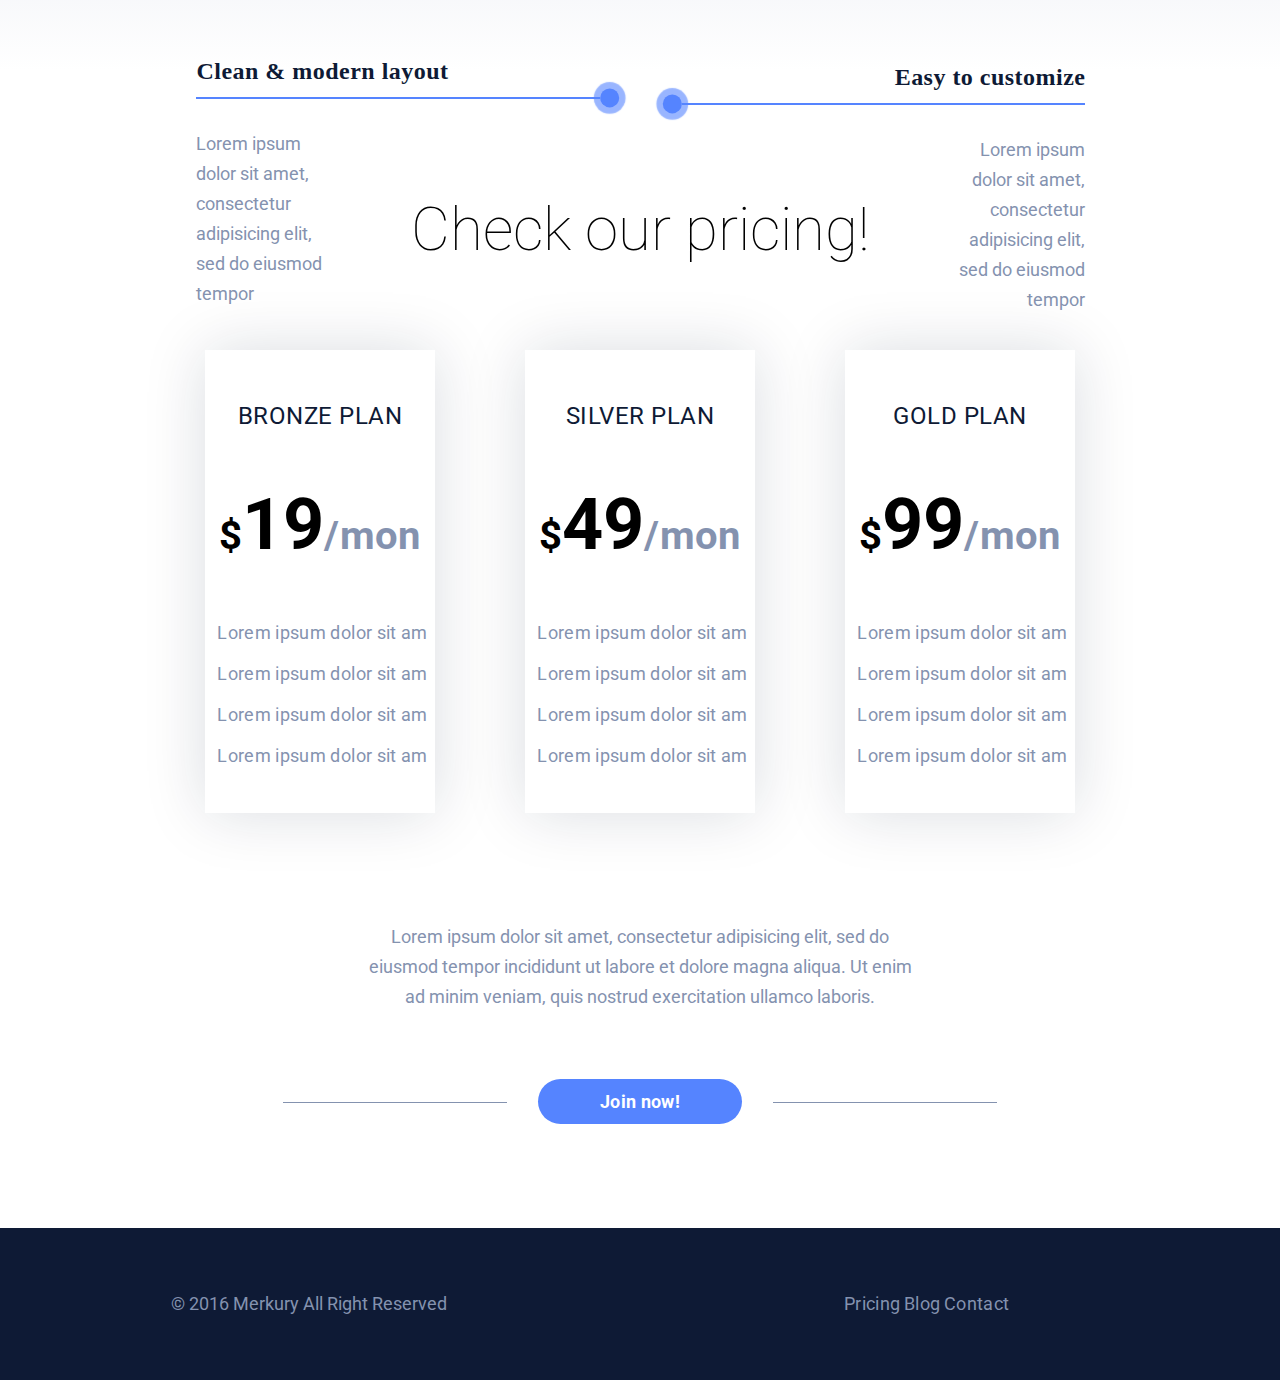
==== commit 8dede0a4: "Change title" ====
--- a/Project/index.html
+++ b/Project/index.html
@@ -2,9 +2,9 @@
 <html lang="ru">
 
 <head>
-	<title>css</title>
+	<title>Merkury</title>
 	<!--Заголовок-->
-	<meta http-equiv="Content-type" content="text/html" ;charset="utf-8" />
+	<meta http-equiv="Content-type" content="text/html" charset="utf-8" />
 	<link rel="stylesheet" href="css/style.css" type="text/css">
 	<link rel="preconnect" href="https://fonts.googleapis.com">
 	<link rel="preconnect" href="https://fonts.gstatic.com" crossorigin>
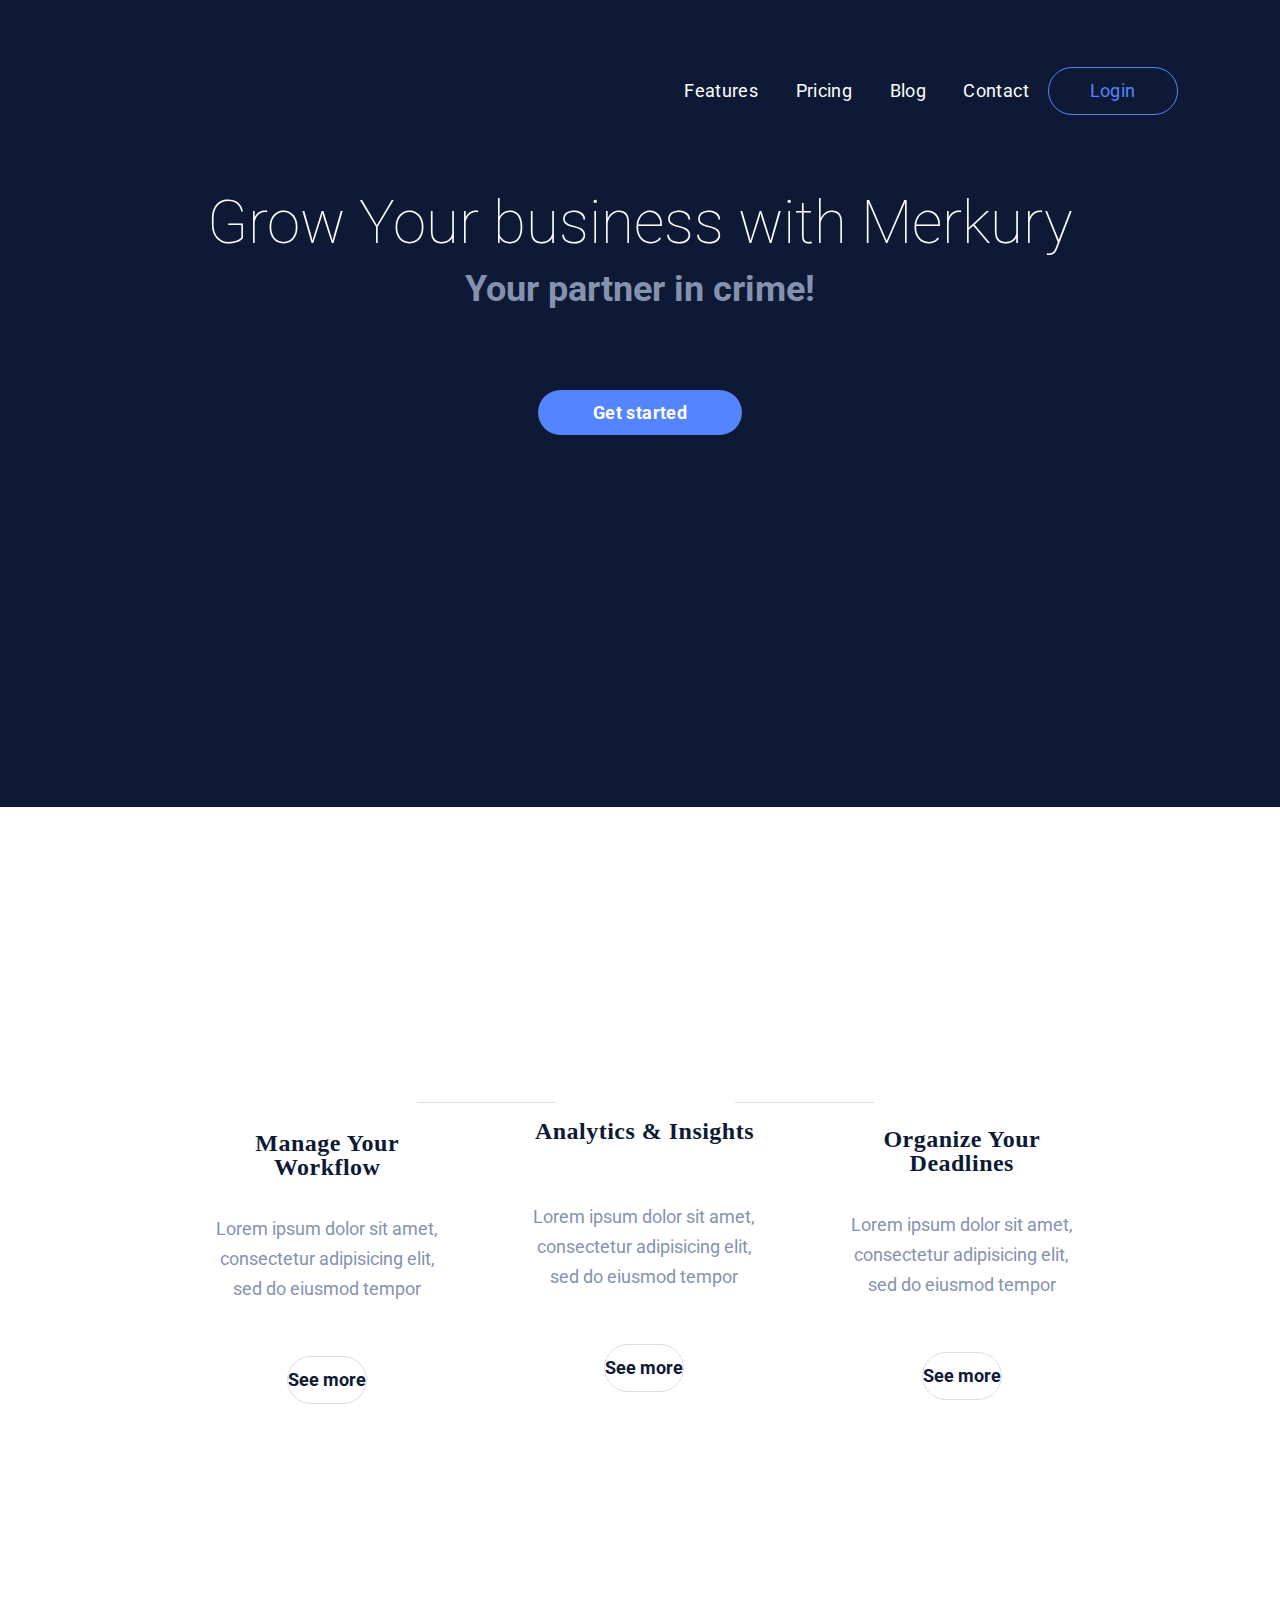
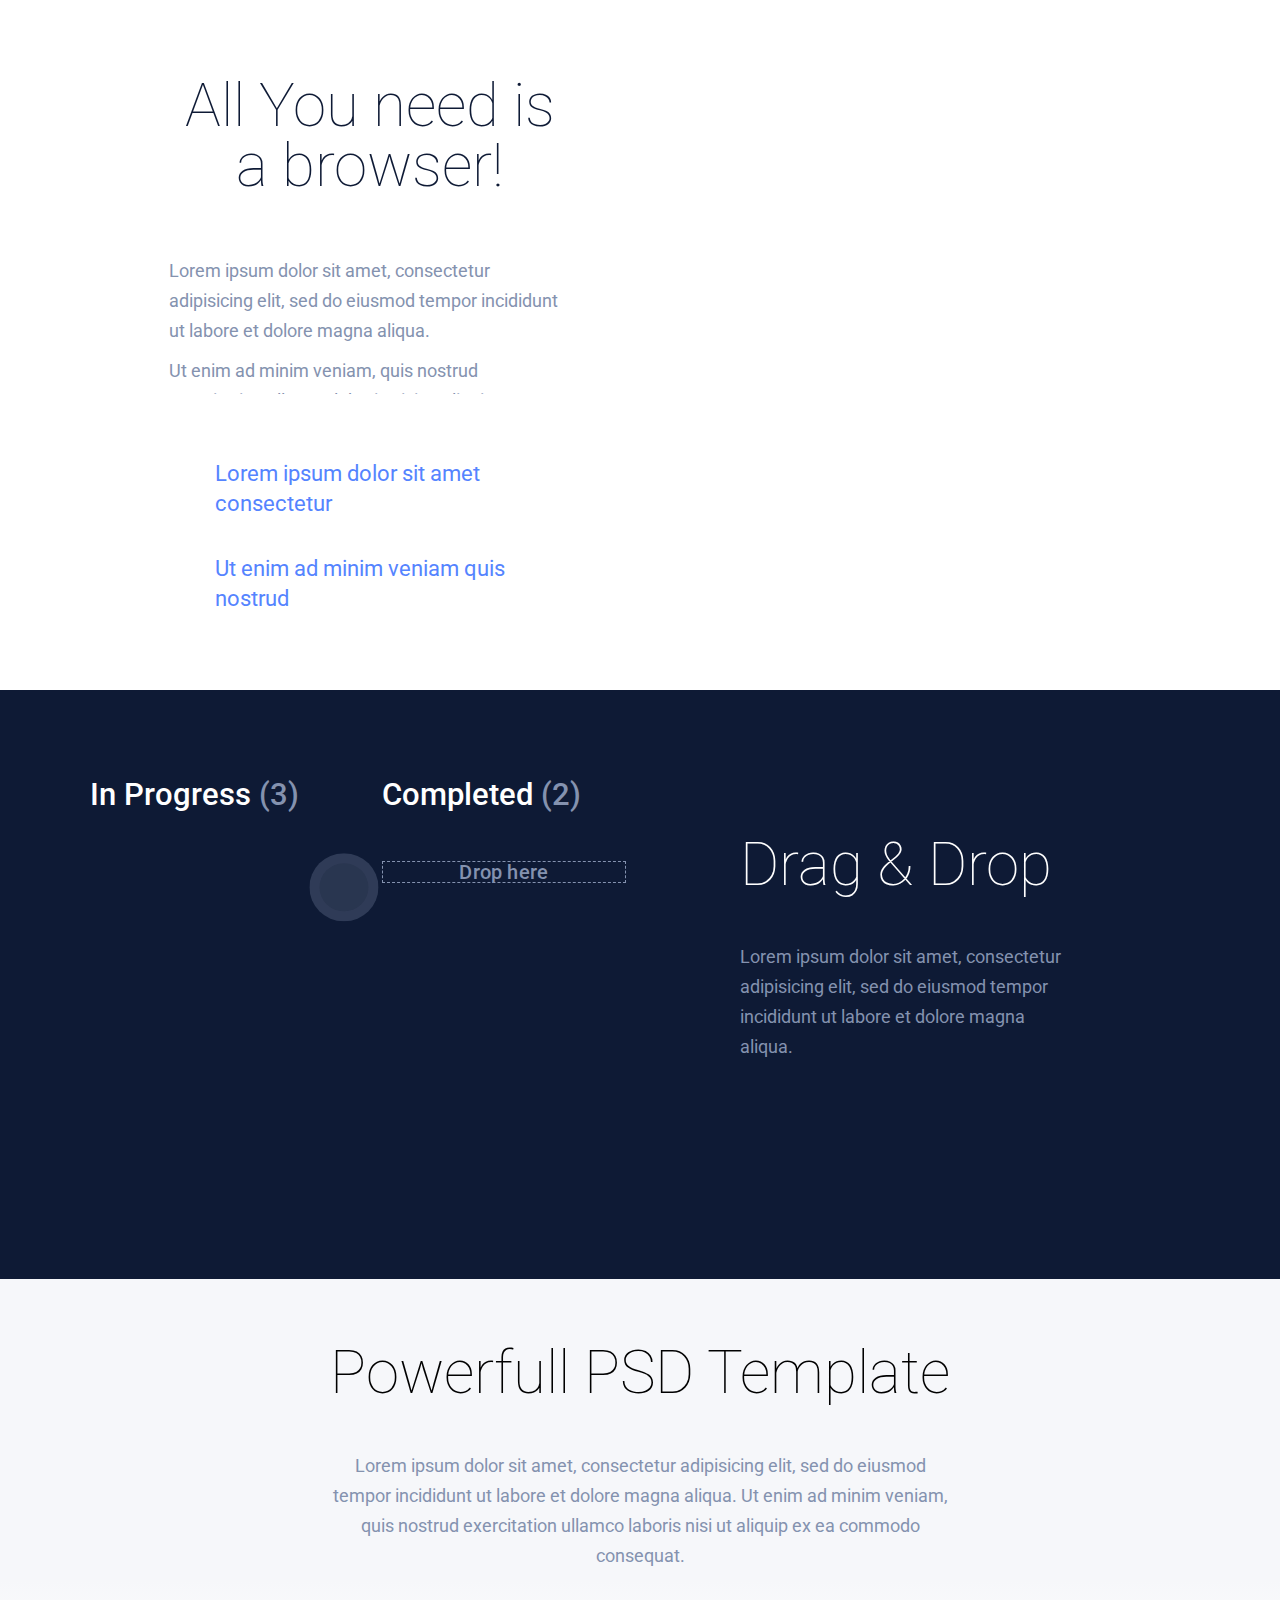
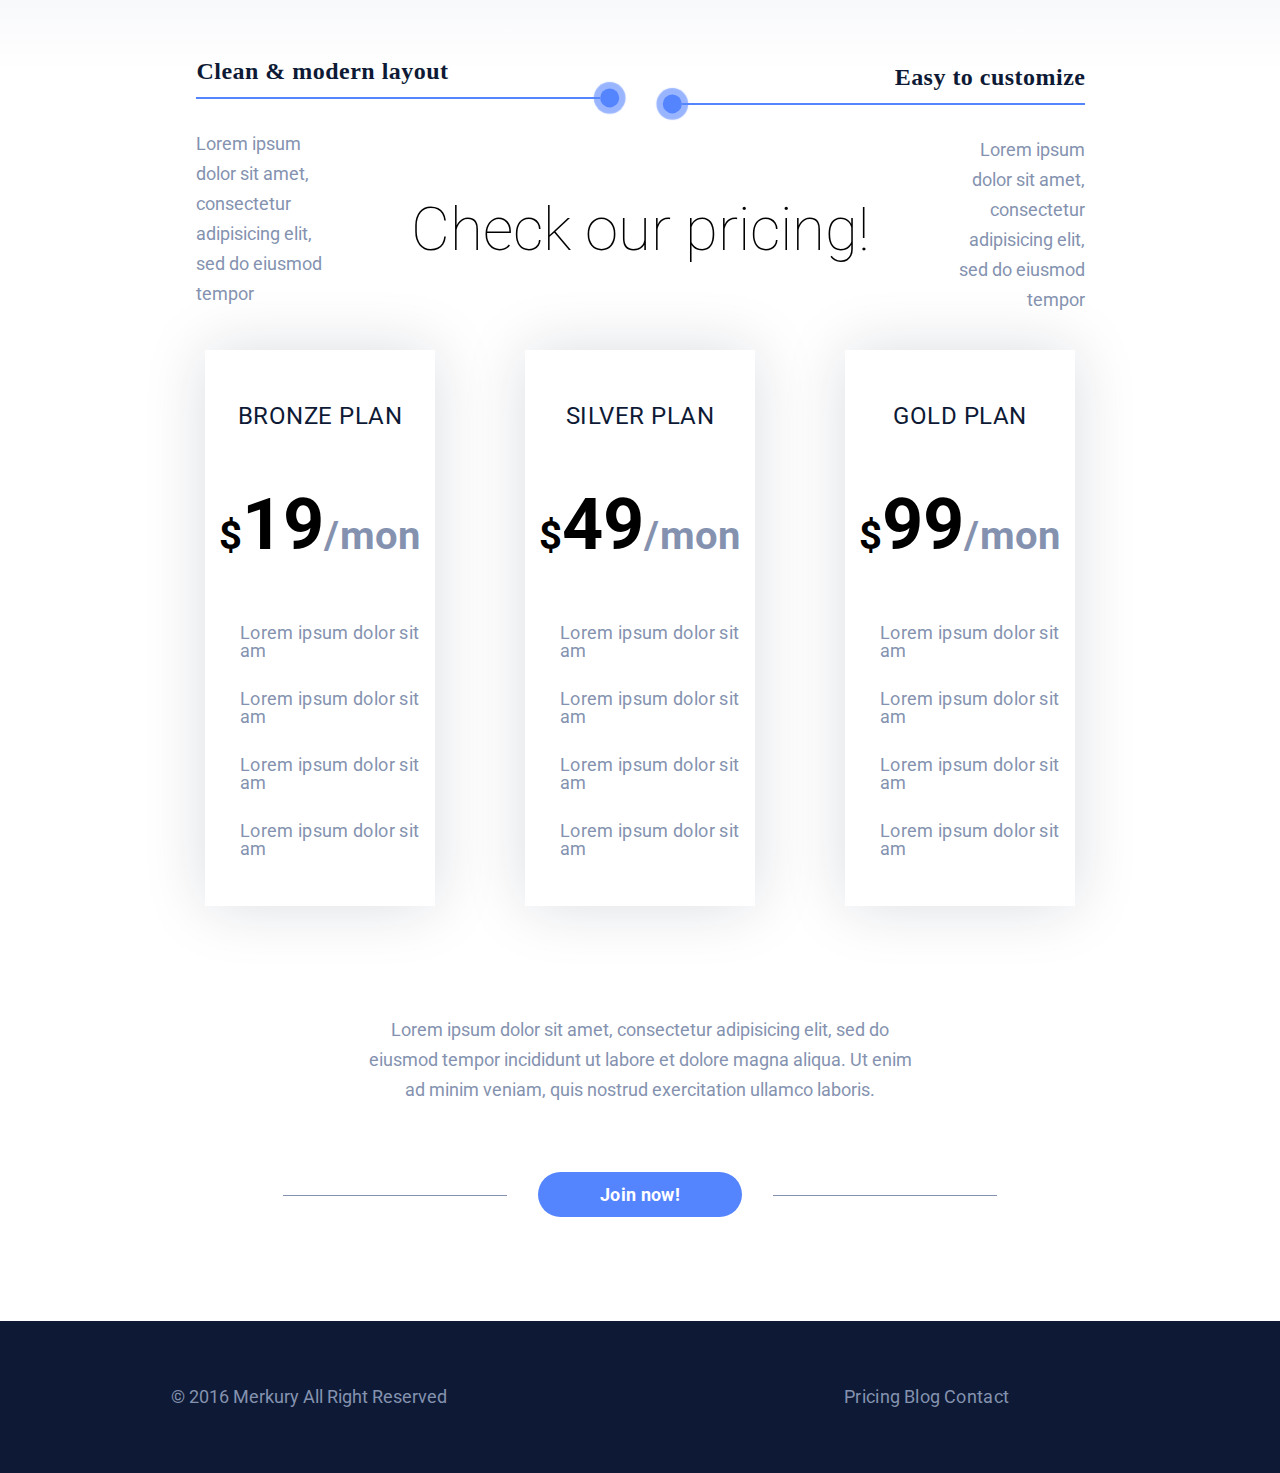
==== commit 038d8404: "Fix price cart" ====
--- a/Project/index.html
+++ b/Project/index.html
@@ -9,7 +9,7 @@
 	<link rel="preconnect" href="https://fonts.googleapis.com">
 	<link rel="preconnect" href="https://fonts.gstatic.com" crossorigin>
 	<link href="https://fonts.googleapis.com/css2?family=Roboto:wght@100;400;500;700&display=swap" rel="stylesheet">
-	<meta name="viewport" content="width=device-width, initial-scale=1">
+	<meta name="viewport" content="width=2000px">
 </head>
 
 <body>
--- a/Project/css/style.css
+++ b/Project/css/style.css
@@ -648,10 +648,21 @@
 }
 
 .price__flex-item ul {
-  margin: 58px 0 0 0;
+  margin: 58px 5px 0 35px;
+  display: -webkit-box;
+  display: -ms-flexbox;
+  display: flex;
+  -webkit-box-orient: vertical;
+  -webkit-box-direction: normal;
+      -ms-flex-direction: column;
+          flex-direction: column;
+  -webkit-box-pack: center;
+      -ms-flex-pack: center;
+          justify-content: center;
 }
 
 .price__item-title {
+  margin: 0 auto;
   font-weight: normal;
   font-family: Roboto;
   font-size: 24px;
@@ -680,50 +691,57 @@
 }
 
 .price__list-item {
+  margin: 0 auto;
+  position: relative;
   font-family: Roboto;
   font-size: 18px;
   letter-spacing: 0.36px;
-  text-align: center;
+  text-align: left;
   color: #8492af;
 }
 
 .price__list-item:not(:nth-child(1)) {
-  margin: 23px 0 0 0;
+  margin: 30px auto 0;
 }
 
 .price__flex-item_bronse li:nth-child(-n + 2):before {
-  content: url("../../img/price/checked.png");
+  content: url("../img/price/checked.png");
   margin: 0 5px 0 0;
-  position: relative;
-  top: 4px;
+  position: absolute;
+  top: -4px;
+  left: -29px;
 }
 
 .price__flex-item_bronse li:nth-last-child(-n + 2):before {
-  content: url("../../img/price/n_checked.png");
+  content: url("../img/price/n_checked.png");
   margin: 0 5px 0 0;
-  position: relative;
-  top: 4px;
+  position: absolute;
+  top: -4px;
+  left: -29px;
 }
 
 .price__flex-item_silver li:nth-child(-n + 3):before {
-  content: url("../../img/price/checked.png");
+  content: url("../img/price/checked.png");
   margin: 0 5px 0 0;
-  position: relative;
-  top: 4px;
+  position: absolute;
+  top: -4px;
+  left: -29px;
 }
 
 .price__flex-item_silver li:nth-last-child(1):before {
-  content: url("../../img/price/n_checked.png");
+  content: url("../img/price/n_checked.png");
   margin: 0 5px 0 0;
-  position: relative;
-  top: 4px;
+  position: absolute;
+  top: -4px;
+  left: -29px;
 }
 
 .price__flex-item_gold li::before {
-  content: url("../../img/price/checked.png");
+  content: url("../img/price/checked.png");
   margin: 0 5px 0 0;
-  position: relative;
-  top: 4px;
+  position: absolute;
+  top: -4px;
+  left: -29px;
 }
 
 .price__text {
